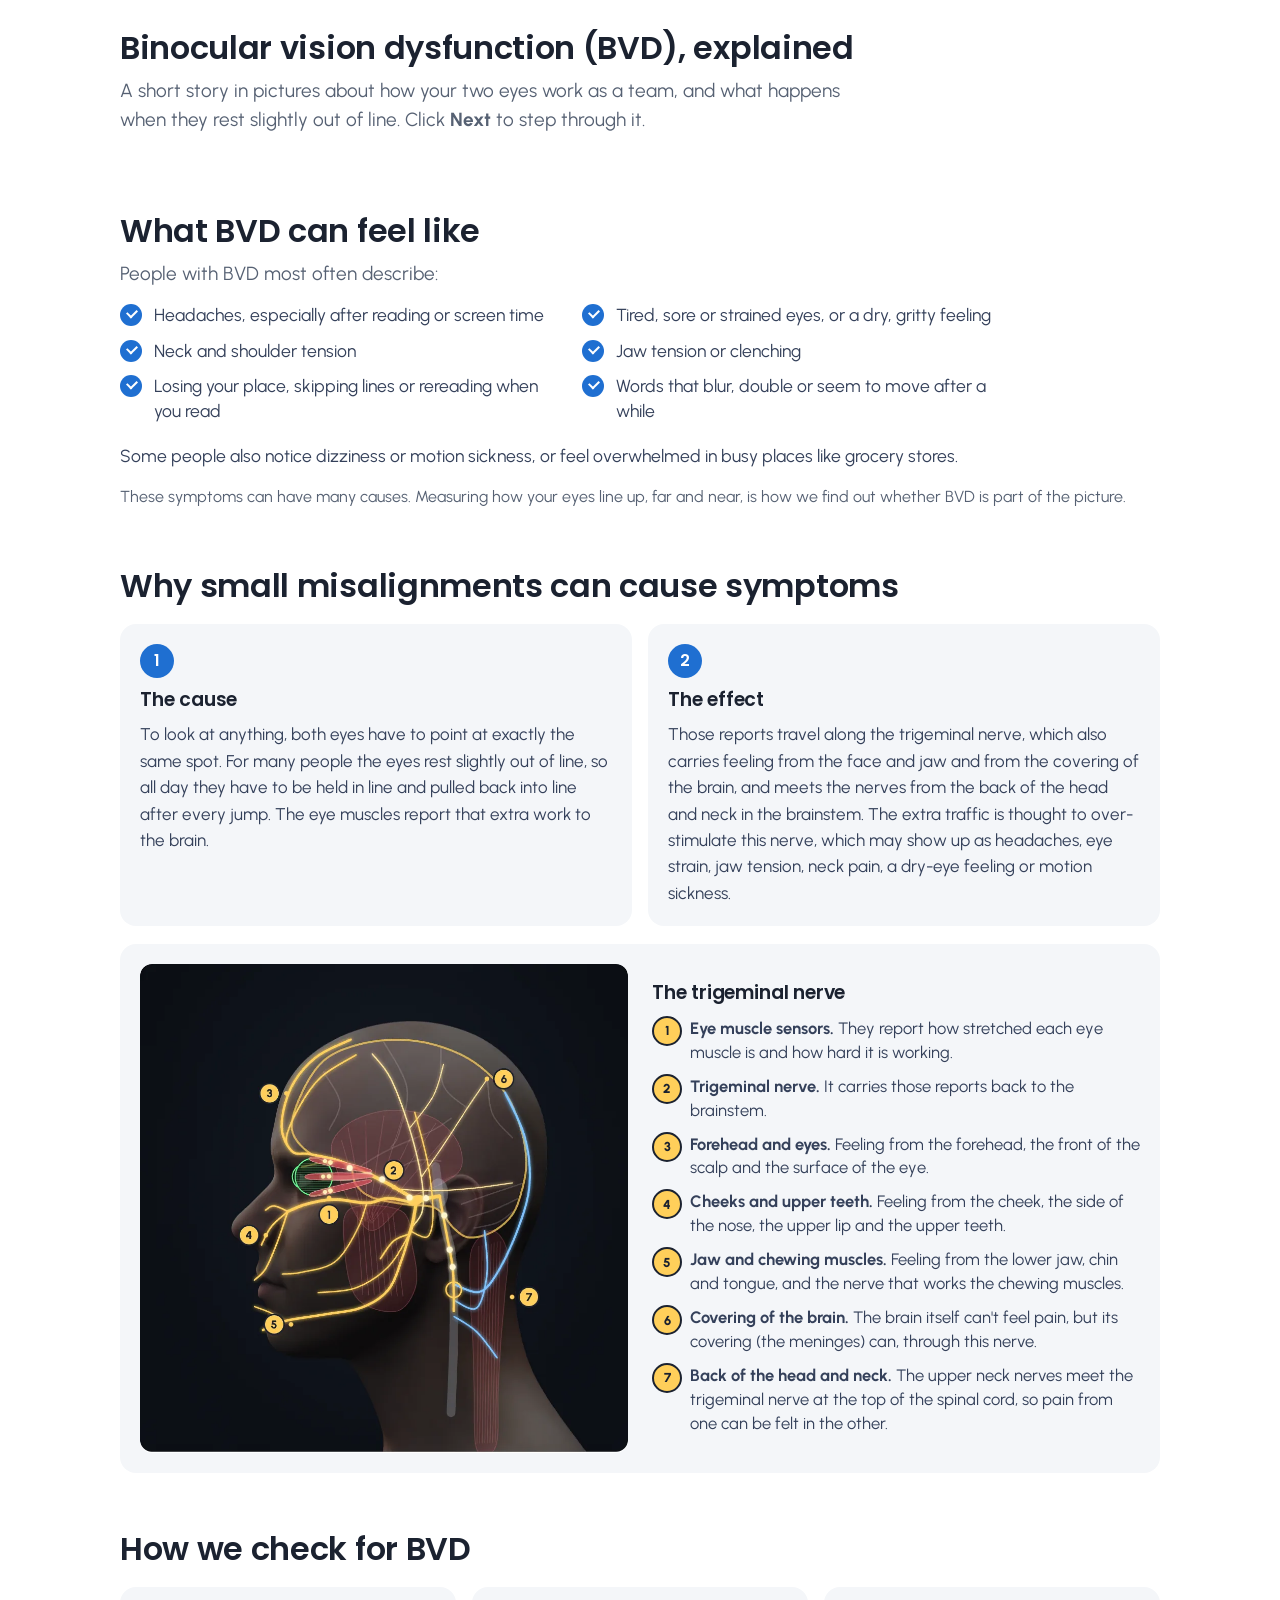
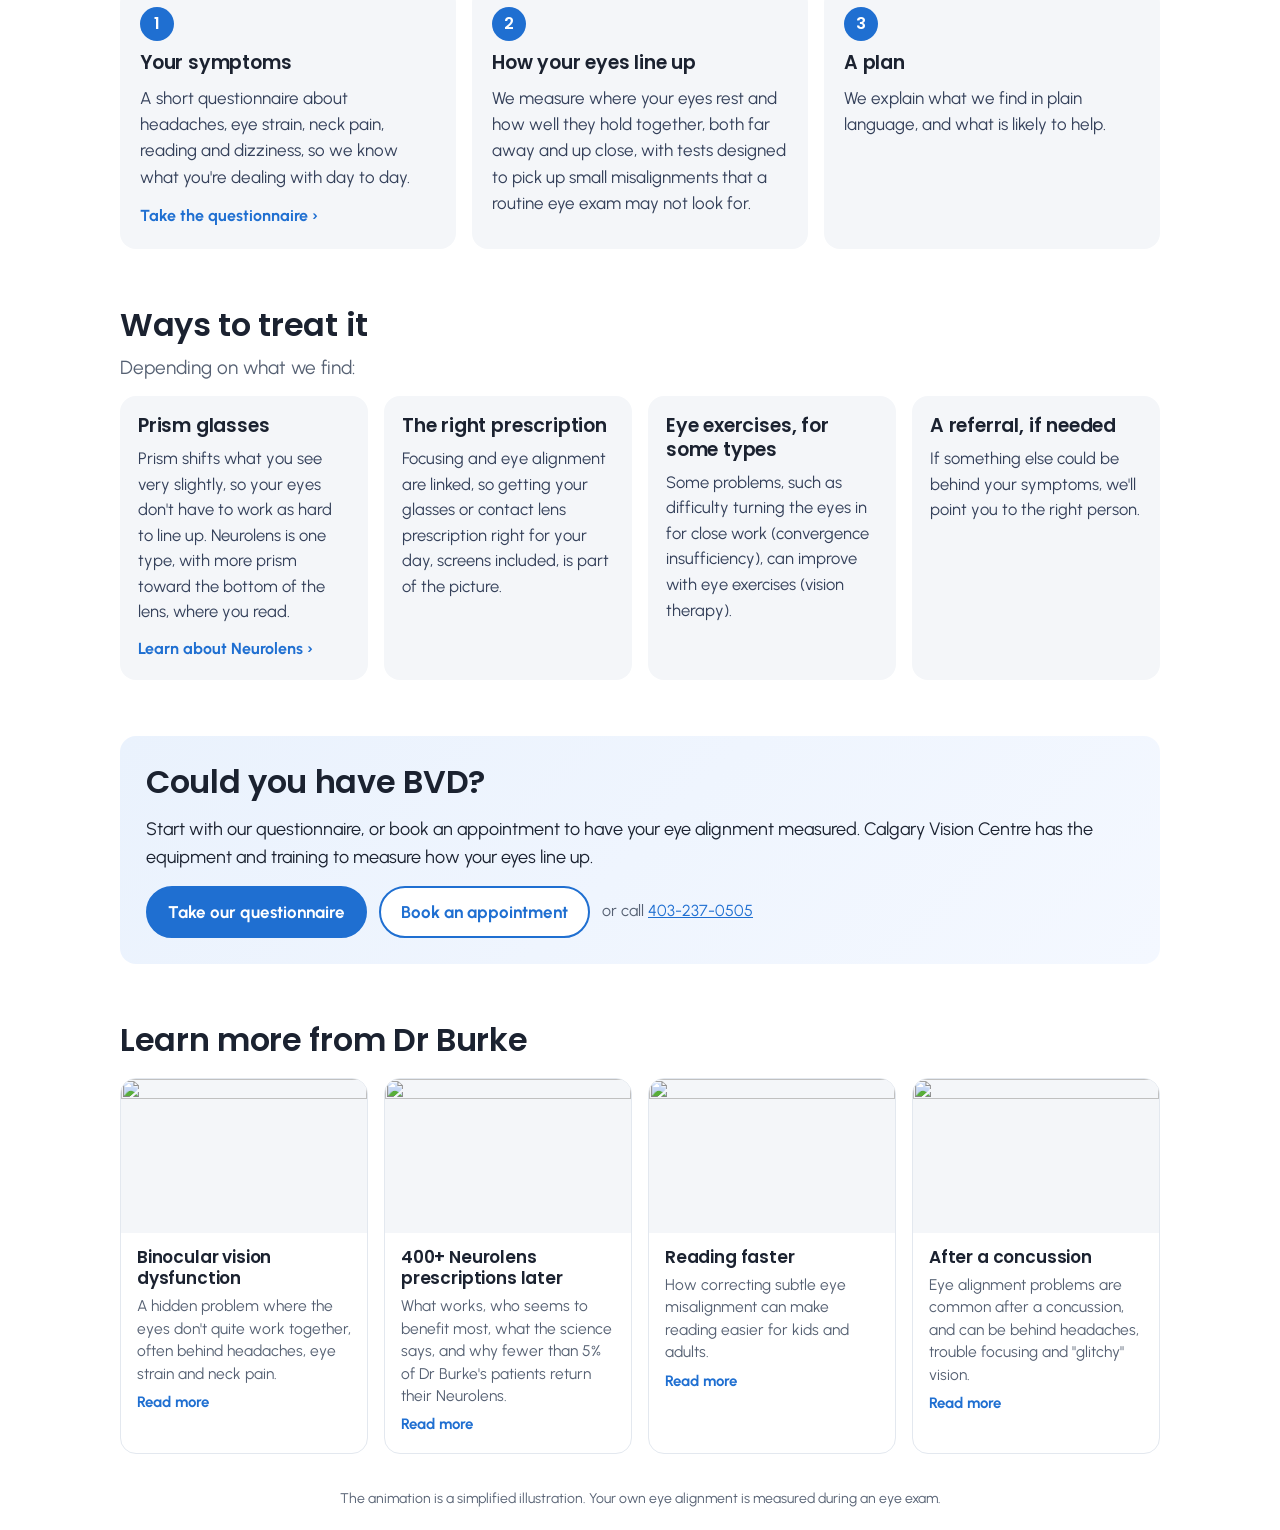
==== bvd.html @ 80547de2 "BVD page: the same story, binocular vision dysfunction first - bvd.html, an embed for a BVD page on " ====
<!doctype html>
<html lang="en">
<head>
  <meta charset="utf-8">
  <meta name="viewport" content="width=device-width, initial-scale=1, viewport-fit=cover">
  <title>Binocular Vision Dysfunction (BVD), Explained</title>
  <meta name="description" content="See how eyes that rest slightly out of line have to work to stay lined up, why that is thought to contribute to headaches, eye strain and neck pain, and how we check for binocular vision dysfunction (BVD) in Calgary. Calgary Vision Centre.">
  <meta name="author" content="Dr Robert Burke">
  <!-- Embedded on calgaryvisioncentre.com/binocular-vision-dysfunction; indexed only as part of that page -->
  <meta name="robots" content="noindex, indexifembedded">
  <link rel="icon" href="favicon.svg" type="image/svg+xml">
  <link rel="modulepreload" href="vendor/three/three.module.min.js">
  <link rel="preload" href="head_eyes_v2.glb" as="fetch" crossorigin>
  <link rel="preload" href="vendor/fonts/urbanist.woff2" as="font" type="font/woff2" crossorigin>
  <link rel="stylesheet" href="story.css">
</head>
<body data-page="bvd">
  <section aria-labelledby="see-title">
    <div class="wrap">
      <h2 id="see-title">Binocular vision dysfunction (BVD), explained</h2>
      <p class="lead">A short story in pictures about how your two eyes work as a team, and what happens when they rest slightly out of line. Click <strong>Next</strong> to step through it.</p>

      <div class="demo" id="demo"></div>
    </div>
  </section>

  <section aria-labelledby="signs-title">
    <div class="wrap">
      <h2 id="signs-title">What BVD can feel like</h2>
      <p class="lead">People with BVD most often describe:</p>
      <ul class="signs">
        <li>Headaches, especially after reading or screen time</li>
        <li>Tired, sore or strained eyes, or a dry, gritty feeling</li>
        <li>Neck and shoulder tension</li>
        <li>Jaw tension or clenching</li>
        <li>Losing your place, skipping lines or rereading when you read</li>
        <li>Words that blur, double or seem to move after a while</li>
      </ul>
      <p class="also">Some people also notice dizziness or motion sickness, or feel overwhelmed in busy places like grocery stores.</p>
      <p class="aside">These symptoms can have many causes. Measuring how your eyes line up, far and near, is how we find out whether BVD is part of the picture.</p>
    </div>
  </section>

  <section aria-labelledby="why-title">
    <div class="wrap">
      <h2 id="why-title">Why small misalignments can cause symptoms</h2>
      <div class="steps two">
        <article class="step">
          <div class="num" aria-hidden="true">1</div>
          <h3>The cause</h3>
          <p>To look at anything, both eyes have to point at exactly the same spot. For many people the eyes rest slightly out of line, so all day they have to be held in line and pulled back into line after every jump. The eye muscles report that extra work to the brain.</p>
        </article>
        <article class="step">
          <div class="num" aria-hidden="true">2</div>
          <h3>The effect</h3>
          <p>Those reports travel along the trigeminal nerve, which also carries feeling from the face and jaw and from the covering of the brain, and meets the nerves from the back of the head and neck in the brainstem. The extra traffic is thought to over-stimulate this nerve, which may show up as headaches, eye strain, jaw tension, neck pain, a dry-eye feeling or motion sickness.</p>
        </article>
      </div>
      <figure class="tri">
        <img src="img/trigeminal.webp" width="960" height="962" loading="lazy" decoding="async" alt="Side view of a head showing the trigeminal nerve running from the eye muscles back to the brainstem, with branches to the forehead, the cheek, the jaw and chewing muscles and the covering of the brain, and the upper neck nerves meeting it at the top of the spinal cord.">
        <figcaption>
          <h3>The trigeminal nerve</h3>
          <ol class="tri-key">
            <li><b>Eye muscle sensors.</b> They report how stretched each eye muscle is and how hard it is working.</li>
            <li><b>Trigeminal nerve.</b> It carries those reports back to the brainstem.</li>
            <li><b>Forehead and eyes.</b> Feeling from the forehead, the front of the scalp and the surface of the eye.</li>
            <li><b>Cheeks and upper teeth.</b> Feeling from the cheek, the side of the nose, the upper lip and the upper teeth.</li>
            <li><b>Jaw and chewing muscles.</b> Feeling from the lower jaw, chin and tongue, and the nerve that works the chewing muscles.</li>
            <li><b>Covering of the brain.</b> The brain itself can't feel pain, but its covering (the meninges) can, through this nerve.</li>
            <li><b>Back of the head and neck.</b> The upper neck nerves meet the trigeminal nerve at the top of the spinal cord, so pain from one can be felt in the other.</li>
          </ol>
        </figcaption>
      </figure>
    </div>
  </section>

  <section aria-labelledby="check-title">
    <div class="wrap">
      <h2 id="check-title">How we check for BVD</h2>
      <div class="steps">
        <article class="step">
          <div class="num" aria-hidden="true">1</div>
          <h3>Your symptoms</h3>
          <p>A short questionnaire about headaches, eye strain, neck pain, reading and dizziness, so we know what you're dealing with day to day.</p>
          <a class="more" href="/bbfi" target="_top">Take the questionnaire</a>
        </article>
        <article class="step">
          <div class="num" aria-hidden="true">2</div>
          <h3>How your eyes line up</h3>
          <p>We measure where your eyes rest and how well they hold together, both far away and up close, with tests designed to pick up small misalignments that a routine eye exam may not look for.</p>
        </article>
        <article class="step">
          <div class="num" aria-hidden="true">3</div>
          <h3>A plan</h3>
          <p>We explain what we find in plain language, and what is likely to help.</p>
        </article>
      </div>
    </div>
  </section>

  <section aria-labelledby="treat-title">
    <div class="wrap">
      <h2 id="treat-title">Ways to treat it</h2>
      <p class="lead">Depending on what we find:</p>
      <div class="options">
        <article>
          <h3>Prism glasses</h3>
          <p>Prism shifts what you see very slightly, so your eyes don't have to work as hard to line up. Neurolens is one type, with more prism toward the bottom of the lens, where you read.</p>
          <a class="more" href="/neurolens-calgary" target="_top">Learn about Neurolens</a>
        </article>
        <article>
          <h3>The right prescription</h3>
          <p>Focusing and eye alignment are linked, so getting your glasses or contact lens prescription right for your day, screens included, is part of the picture.</p>
        </article>
        <article>
          <h3>Eye exercises, for some types</h3>
          <p>Some problems, such as difficulty turning the eyes in for close work (convergence insufficiency), can improve with eye exercises (vision therapy).</p>
        </article>
        <article>
          <h3>A referral, if needed</h3>
          <p>If something else could be behind your symptoms, we'll point you to the right person.</p>
        </article>
      </div>
    </div>
  </section>

  <section aria-labelledby="cta-title">
    <div class="wrap">
      <div class="cta">
        <h2 id="cta-title">Could you have BVD?</h2>
        <p>Start with our questionnaire, or book an appointment to have your eye alignment measured. Calgary Vision Centre has the equipment and training to measure how your eyes line up.</p>
        <div class="buttons">
          <a class="btn primary" href="/bbfi" target="_top">Take our questionnaire</a>
          <a class="btn" href="https://calgaryvisioncentre.visualbook.ca/booknow" target="_top" data-conversion>Book an appointment</a>
          <span class="call">or call <a href="tel:4032370505" target="_top" data-conversion>403-237-0505</a></span>
        </div>
      </div>
    </div>
  </section>

  <section aria-labelledby="learn-title">
    <div class="wrap">
      <h2 id="learn-title">Learn more from Dr Burke</h2>
      <div class="posts">
        <a class="post" href="/blog/2025/4/5/binocular-vision-dysfunction-the-weird-reason-your-eyes-might-be-giving-you-headaches" target="_top">
          <img src="https://images.squarespace-cdn.com/content/v1/588ea900e6f2e152d3ecbe0b/1746547001753-FULPFZM3TX4XAFLAWOSI/unsplash-image-58Z17lnVS4U.jpg?format=750w" alt="" loading="lazy">
          <div><h3>Binocular vision dysfunction</h3><p>A hidden problem where the eyes don't quite work together, often behind headaches, eye strain and neck pain.</p><span class="more">Read more</span></div>
        </a>
        <a class="post" href="/blog/2026/7/9/bvd-neurolens" target="_top">
          <img src="https://images.squarespace-cdn.com/content/v1/588ea900e6f2e152d3ecbe0b/1786732739359-B65GBCI8Z2VCWRO189RY/NeurolensBVD.png?format=750w" alt="" loading="lazy">
          <div><h3>400+ Neurolens prescriptions later</h3><p>What works, who seems to benefit most, what the science says, and why fewer than 5% of Dr Burke's patients return their Neurolens.</p><span class="more">Read more</span></div>
        </a>
        <a class="post" href="/blog/2025/3/16/how-to-read-faster" target="_top">
          <img src="https://images.squarespace-cdn.com/content/v1/588ea900e6f2e152d3ecbe0b/1742237733129-M7FVATDECS05ZWFLXMHW/bookshelve2%2B%25281%2529.jpg?format=750w" alt="" loading="lazy">
          <div><h3>Reading faster</h3><p>How correcting subtle eye misalignment can make reading easier for kids and adults.</p><span class="more">Read more</span></div>
        </a>
        <a class="post" href="/blog/2025/2/13/concussion" target="_top">
          <img src="https://images.squarespace-cdn.com/content/v1/588ea900e6f2e152d3ecbe0b/1741700441784-3M9MHCT3GUWV66B3KMDF/pexels-pixabay-257881.jpg?format=750w" alt="" loading="lazy">
          <div><h3>After a concussion</h3><p>Eye alignment problems are common after a concussion, and can be behind headaches, trouble focusing and "glitchy" vision.</p><span class="more">Read more</span></div>
        </a>
      </div>
    </div>
  </section>

  <p class="note">The animation is a simplified illustration. Your own eye alignment is measured during an eye exam.</p>
  <div class="visually-hidden" id="status" role="status" aria-live="polite"></div>

  <script type="importmap">
  {
    "imports": {
      "three": "./vendor/three/three.module.min.js",
      "three/addons/": "./vendor/three/addons/"
    }
  }
  </script>
  <script type="module" src="./neurolens.js"></script>
</body>
</html>
---- story.css ----
/* Styles shared by the story pages (neurolens.html, bvd.html). Created by Dr Robert Burke */
@font-face { font-family: "Urbanist"; font-weight: 100 900; font-display: swap; src: url("vendor/fonts/urbanist.woff2") format("woff2"); }
@font-face { font-family: "Poppins"; font-weight: 500; font-display: swap; src: url("vendor/fonts/poppins-500.woff2") format("woff2"); }
@font-face { font-family: "Poppins"; font-weight: 600; font-display: swap; src: url("vendor/fonts/poppins-600.woff2") format("woff2"); }
@font-face { font-family: "Poppins"; font-weight: 700; font-display: swap; src: url("vendor/fonts/poppins-700.woff2") format("woff2"); }
:root {
  --bg: #ffffff;
  --ink: #1b2230;
  --muted: #566173;
  --line: #e3e8ef;
  --soft: #f4f6f9;
  --accent: #1f6fd1;
  --accent-dark: #17549f;
  --stage: #10141c;
  --od: #ff5a68;
  --os: #2bd4a8;
  --xray: #5cff8a;      /* classic X-ray screen green */
  --radius: 16px;
  --body: "Urbanist", system-ui, -apple-system, "Segoe UI", Roboto, Arial, sans-serif;
  --head: "Poppins", system-ui, -apple-system, "Segoe UI", Roboto, Arial, sans-serif;
  color-scheme: light;
}
* { box-sizing: border-box; }
html { -webkit-text-size-adjust: 100%; touch-action: manipulation; } /* no double-tap zoom (taps on Next etc.); pinch zoom still works */
body { margin: 0; background: var(--bg); color: var(--ink); font: 18px/1.55 var(--body); }
h2, h3 { font-family: var(--head); line-height: 1.25; margin: 0; letter-spacing: -.01em; }
h2 { font-size: clamp(24px, 3.2vw, 32px); font-weight: 600; }
h3 { font-size: 19px; font-weight: 600; }
p { margin: 0; }
a { color: var(--accent); }
button { font: inherit; color: inherit; }
:focus-visible { outline: 3px solid var(--accent); outline-offset: 2px; }
.visually-hidden { position: absolute !important; width: 1px; height: 1px; overflow: hidden; clip: rect(0 0 0 0); white-space: nowrap; }

.wrap { max-width: 1080px; margin: 0 auto; padding: 0 20px; }
section { padding: 28px 0; }
.lead { color: var(--muted); font-size: 19px; margin-top: 8px; max-width: 760px; }

/* ── Demo ─────────────────────────────────────── */
.demo { margin-top: 20px; display: grid; gap: 14px; }
.stage { position: relative; aspect-ratio: 16 / 10; max-height: 560px; width: 100%; border-radius: var(--radius); background: radial-gradient(ellipse at 50% 38%, #222a38 0%, var(--stage) 72%); overflow: hidden; user-select: none; -webkit-user-select: none; }
.stage canvas { position: absolute; inset: 0; width: 100%; height: 100%; display: block; }
.loader { position: absolute; inset: 0; display: grid; place-items: center; color: #b9c2d3; text-align: center; padding: 20px; }
.loader[hidden], .target[hidden], .ring[hidden], .card[hidden], .paddle[hidden] { display: none; }
.credit { position: absolute; right: 12px; bottom: 12px; z-index: 6; background: rgba(16, 20, 28, .78); color: #e9edf4; border-radius: 8px; padding: 4px 10px; font-size: 13px; font-weight: 600; text-decoration: none; }

.target { position: absolute; width: 14px; height: 14px; margin: -7px 0 0 -7px; border-radius: 50%; background: #fff5df; box-shadow: 0 0 0 2px rgba(0,0,0,.5), 0 0 12px rgba(255, 240, 200, .9); pointer-events: none; }
.ring { position: absolute; width: 22px; height: 22px; margin: -11px 0 0 -11px; border-radius: 50%; border: 3px solid; pointer-events: none; z-index: 5; transition: opacity .2s; }
.ring.od { border-color: var(--od); }
.ring.os { border-color: var(--os); width: 14px; height: 14px; margin: -7px 0 0 -7px; }

/* A clear plastic reading card between the patient and us: we read it from behind */
.card { position: absolute; z-index: 4; border-radius: 12px; border: 1.5px solid rgba(255, 255, 255, .75); background: linear-gradient(125deg, rgba(255,255,255,.30) 0%, rgba(255,255,255,.12) 38%, rgba(255,255,255,.08) 60%, rgba(255,255,255,.2) 100%); box-shadow: 0 8px 24px rgba(0, 0, 0, .35), inset 0 1px 0 rgba(255,255,255,.7); pointer-events: none; }
.card-text { transform: scaleX(-1); font-family: Georgia, "Times New Roman", serif; color: rgba(18, 22, 30, .92); text-shadow: 0 0 3px rgba(255, 255, 255, .6); line-height: 1.5; }
.card-text span { border-radius: 4px; padding: 0 1px; transition: background-color .15s; }
.card-text span.cur { background: rgba(255, 210, 90, .95); text-shadow: none; }
.tag { position: absolute; left: 50%; transform: translate(-50%, -100%); top: -6px; white-space: nowrap; text-align: center; background: rgba(255,255,255,.92); color: var(--ink); font: 600 12.5px/1.2 var(--body); padding: 4px 10px; border-radius: 99px; box-shadow: 0 2px 8px rgba(0,0,0,.25); }

.tag.wrap { white-space: normal; width: max-content; max-width: 210px; }

/* The cover paddle: solid, with an X-ray window that opens to peek behind it */
.paddle { position: absolute; z-index: 5; cursor: grab; touch-action: none; transition: left .7s cubic-bezier(.4, 0, .2, 1), top .7s cubic-bezier(.4, 0, .2, 1); }
.paddle.dragging { cursor: grabbing; transition: none; }
.paddle svg { display: block; width: 100%; height: 100%; overflow: visible; filter: drop-shadow(0 6px 12px rgba(0,0,0,.45)); }
.paddle .head, .paddle .stick { fill: url(#paddle-solid); stroke: #0b0d11; stroke-width: 1.5; }
#peek-label { font: 800 6.5px var(--body); letter-spacing: .18em; fill: var(--xray); opacity: 0; }
.paddle.peeking #peek-label { opacity: 1; }
.paddle:focus-visible { outline: none; }
.paddle:focus-visible .head { stroke: #fff; stroke-width: 3; }
.callout { position: absolute; z-index: 7; transform: translate(-50%, calc(-100% - 10px)); background: #ffd25a; color: #1b2230; font: 700 14px/1.2 var(--body); padding: 7px 12px; border-radius: 99px; box-shadow: 0 4px 12px rgba(0,0,0,.35); white-space: nowrap; pointer-events: none; animation: bob 1.6s ease-in-out infinite; }
.callout::after { content: ""; position: absolute; left: 50%; bottom: -6px; margin-left: -6px; border: 6px solid transparent; border-bottom: 0; border-top-color: #ffd25a; }
.callout[hidden], .input-chip[hidden], .ring-label[hidden] { display: none; }
@keyframes bob { 50% { margin-top: -4px; } }
.ring-label { position: absolute; z-index: 5; font: 700 12.5px var(--body); pointer-events: none; padding: 2px 8px; border-radius: 999px; background: rgba(12, 18, 28, .78); }
.ring-label.od { color: var(--od); transform: translate(calc(-100% - 8px), 0); }
.ring-label.os { color: var(--os); transform: translate(8px, 0); }
.target.dim { opacity: .35; }
.input-chip { position: absolute; left: 12px; bottom: 12px; z-index: 6; display: flex; align-items: center; gap: 8px; background: rgba(16, 20, 28, .82); color: #e9edf4; border-radius: 99px; padding: 5px 12px 5px 8px; font: 700 13px var(--body); }
.input-chip i { width: 12px; height: 12px; border-radius: 50%; background: #2bd47a; box-shadow: 0 0 8px #2bd47a; }
.input-chip.off i { background: #59606e; box-shadow: none; }
.input-chip.off { color: #aab3c2; }

/* The story, written across the forehead */
.story { position: absolute; z-index: 8; top: 0; left: 0; right: 0; padding: 16px 24px 40px; text-align: center; color: #fff; font: 600 clamp(17px, 2.1vw, 25px)/1.38 var(--head); text-shadow: 0 2px 8px rgba(0, 0, 0, .7); background: linear-gradient(rgba(8, 11, 16, .88), rgba(8, 11, 16, .66) 66%, rgba(8, 11, 16, 0)); }
.story p { max-width: 880px; margin: 0 auto; }
.story-nav { display: flex; justify-content: center; align-items: center; gap: 14px; margin-top: 10px; text-shadow: none; font-family: var(--body); }
.story-nav button { border-radius: 99px; cursor: pointer; font: 700 16px/1 var(--body); padding: 10px 18px; }
.story-nav .next { background: #fff; color: var(--ink); border: 2px solid #fff; padding: 10px 22px; }
.story-nav .next:hover { background: #ffd25a; border-color: #ffd25a; }
.story-nav .back { background: transparent; color: #fff; border: 2px solid rgba(255, 255, 255, .45); }
.story-nav .back:disabled { opacity: .3; cursor: default; }
.story-nav .progress { color: rgba(255, 255, 255, .7); font-weight: 700; font-size: 14px; min-width: 3.5em; }
.story-nav .next.ready { animation: ready 1.4s ease-in-out infinite; }
@keyframes ready { 50% { box-shadow: 0 0 0 7px rgba(255, 255, 255, .28); } }
/* Inside the head on a wide stage: the story sits in a column beside the profile */
.stage.inside-wide .story { right: auto; bottom: 0; width: clamp(270px, 40%, 440px); display: flex; flex-direction: column; justify-content: center; padding: 24px 40px 24px 28px; text-align: left; font-size: clamp(16px, 1.65vw, 21px); background: linear-gradient(90deg, rgba(8, 11, 16, .92), rgba(8, 11, 16, .8) 75%, rgba(8, 11, 16, 0)); }
.stage.inside-wide .story p { margin: 0; }
.stage.inside-wide .story-nav { justify-content: flex-start; margin-top: 16px; }
.stage.inside-wide .nv-meter, .stage.inside-wide .nv-clock { left: 28px; bottom: 24px; }
.nav { display: flex; flex-wrap: wrap; gap: 10px 14px; align-items: center; }
.nav:empty { display: none; }

/* A white ball on a vertical stick: the fixation target, which pulls back toward the viewer */
.fixstick { position: absolute; inset: 0; width: 100%; height: 100%; z-index: 3; pointer-events: none; overflow: visible; filter: drop-shadow(0 6px 8px rgba(0, 0, 0, .45)); }
.fixstick[hidden], .xray[hidden], .stick-tag[hidden] { display: none; }
.stick-tag { z-index: 6; }
/* Sleeping: an X-ray band across the closed eyelids */
.xray { position: absolute; z-index: 4; left: 0; right: 0; border-top: 2px solid rgba(92, 255, 138, .8); border-bottom: 2px solid rgba(92, 255, 138, .8); background: repeating-linear-gradient(rgba(92, 255, 138, .16) 0 1px, transparent 1px 4px); pointer-events: none; transition: opacity .5s; }
.xray span { position: absolute; left: 50%; bottom: -2px; transform: translate(-50%, 100%); background: var(--xray); color: #06240f; font: 800 12px var(--body); letter-spacing: .06em; padding: 4px 10px; border-radius: 0 0 8px 8px; white-space: nowrap; }
/* Inside the head, in profile: the trigeminal nerve */
.veil { position: absolute; inset: 0; z-index: 2; background: radial-gradient(ellipse at 50% 60%, rgba(8, 11, 16, .42), rgba(8, 11, 16, .62)); pointer-events: none; }
.veil.deep { background: rgba(8, 11, 16, .9); }
.veil[hidden], .nerves[hidden], .nv-labels[hidden], .nv-clock[hidden] { display: none; }
.nerves { position: absolute; inset: 0; width: 100%; height: 100%; z-index: 3; pointer-events: none; overflow: visible; }
.nv-labels { position: absolute; inset: 0; z-index: 6; pointer-events: none; }
.nv-label { position: absolute; white-space: nowrap; background: rgba(12, 18, 28, .86); color: #f1f4f9; font: 700 13px/1.2 var(--body); padding: 4px 10px; border-radius: 99px; border: 1px solid rgba(255, 207, 90, .45); transition: opacity .3s; }
.nv-label.hot { background: #ffcf5a; color: #1b2230; border-color: #ffcf5a; }
.nv-label.sym { background: #ff6a4d; color: #fff; border-color: #ff6a4d; }
.nv-label.extra { background: #ffa630; color: #1b2230; border-color: #ffa630; }
.nv-label.num { width: 28px; height: 28px; padding: 0; display: grid; place-items: center; border-radius: 50%; background: #ffcf5a; color: #1b2230; border: 2px solid #1b2230; font: 800 15px var(--body); }
.nv-dot { position: absolute; width: 6px; height: 6px; margin: -3px 0 0 -3px; border-radius: 50%; background: #ffcf5a; transition: opacity .3s; }
.nv-dot.sym { background: #ff6a4d; }
.nv-clock { position: absolute; left: 12px; bottom: 12px; z-index: 9; background: rgba(16, 20, 28, .86); color: #e9edf4; border-radius: 99px; padding: 6px 14px; font: 600 14px var(--body); font-variant-numeric: tabular-nums; }
.nv-clock b { color: #ffcf5a; }
.nv-meter { position: absolute; left: 12px; bottom: 12px; z-index: 9; width: 210px; background: rgba(16, 20, 28, .86); color: #e9edf4; border-radius: 12px; padding: 8px 12px 10px; font: 700 13px var(--body); }
.nv-meter[hidden] { display: none; }
.nv-meter i { display: flex; height: 8px; margin-top: 6px; border-radius: 99px; background: rgba(255, 255, 255, .14); overflow: hidden; }
.nv-meter b { display: block; height: 100%; width: 0; transition: background-color .4s; }
.nv-meter b.n, .nv-meter em.n { background: #f1f4f9; }
.nv-meter b.x, .nv-meter em.x { background: #ffa630; }
.nv-meter small { display: flex; align-items: center; gap: 5px; margin-top: 6px; font: 600 11.5px var(--body); color: rgba(233, 237, 244, .75); }
.nv-meter em { display: inline-block; width: 8px; height: 8px; border-radius: 2px; }
.nv-meter em.x { margin-left: 6px; }
/* The visitor's own cover test */
.selfdot { position: absolute; z-index: 5; transform: translate(-50%, -50%); display: grid; justify-items: center; gap: 14px; pointer-events: none; }
.selfdot[hidden] { display: none; }
.selfdot i { width: 22px; height: 22px; border-radius: 50%; background: #ff3b3b; box-shadow: 0 0 0 3px #fff, 0 0 18px 4px rgba(255, 59, 59, .55); }
.selfdot span { color: rgba(255, 255, 255, .8); font: 600 14px var(--body); white-space: nowrap; }
.speed { display: inline-flex; border: 2px solid var(--line); border-radius: 99px; overflow: hidden; }
.speed[hidden] { display: none; }
.speed button { border: 0; background: #fff; padding: 9px 16px; font-weight: 700; font-size: 16px; cursor: pointer; color: var(--muted); }
.speed button + button { border-left: 2px solid var(--line); }
.speed button[aria-pressed="true"] { background: var(--ink); color: #fff; }
.btn { display: inline-flex; align-items: center; gap: 8px; border-radius: 99px; padding: 11px 20px; font-weight: 700; font-size: 17px; cursor: pointer; text-decoration: none; border: 2px solid var(--accent); background: #fff; color: var(--accent); }
.btn:hover { background: #f0f6ff; }
.btn.primary { background: var(--accent); color: #fff; }
.btn.primary:hover { background: var(--accent-dark); border-color: var(--accent-dark); }
.linkish { background: none; border: 0; padding: 4px 0; color: var(--accent); text-decoration: underline; cursor: pointer; font-size: 16px; margin-left: auto; }
.legend { color: var(--muted); font-size: 15px; }
.legend i { display: inline-block; width: 12px; height: 12px; border-radius: 50%; border: 3px solid; vertical-align: -1px; margin: 0 4px 0 2px; }

/* ── Explanations ─────────────────────────────── */
.steps { display: grid; grid-template-columns: repeat(3, 1fr); gap: 16px; margin-top: 18px; }
.step { background: var(--soft); border-radius: var(--radius); padding: 20px; display: flex; flex-direction: column; gap: 10px; }
.step .num { width: 34px; height: 34px; border-radius: 50%; background: var(--accent); color: #fff; display: grid; place-items: center; font: 600 16px var(--head); }
.step p { color: #34405a; font-size: 17px; }
.tri { margin: 18px 0 0; display: grid; grid-template-columns: minmax(0, 1fr) minmax(0, 1fr); gap: 24px; align-items: center; background: var(--soft); border-radius: var(--radius); padding: 20px; }
.tri img { display: block; width: 100%; height: auto; border-radius: 12px; background: var(--stage); }
.tri-key { margin: 12px 0 0; padding: 0; list-style: none; counter-reset: key; display: grid; gap: 10px; }
.tri-key li { counter-increment: key; position: relative; padding-left: 38px; color: #34405a; font-size: 16.5px; line-height: 1.45; }
.tri-key li::before { content: counter(key); position: absolute; left: 0; top: -1px; width: 26px; height: 26px; border-radius: 50%; background: #ffcf5a; color: #1b2230; border: 2px solid #1b2230; display: grid; place-items: center; font: 800 13px/1 var(--body); }
.aside { margin-top: 16px; color: var(--muted); font-size: 16px; }
.steps.two { grid-template-columns: repeat(2, 1fr); }
.step a.more, .options a.more { margin-top: auto; padding-top: 4px; font-weight: 700; font-size: 16px; text-decoration: none; }
.step a.more::after, .options a.more::after { content: " ›"; }

/* What BVD can feel like: a checklist */
.signs { list-style: none; margin: 14px 0 18px; padding: 0; display: grid; grid-template-columns: repeat(2, minmax(0, 1fr)); gap: 10px 24px; max-width: 900px; }
.signs li { position: relative; padding-left: 34px; color: #34405a; font-size: 17.5px; line-height: 1.45; }
.signs li::before { content: ""; position: absolute; left: 0; top: 2px; width: 22px; height: 22px; border-radius: 50%; background: var(--accent); }
.signs li::after { content: ""; position: absolute; left: 7px; top: 7px; width: 8px; height: 5px; border-left: 2.5px solid #fff; border-bottom: 2.5px solid #fff; transform: rotate(-45deg); }

.also { color: #34405a; font-size: 17.5px; max-width: 900px; }

/* Ways to treat it */
.options { display: grid; grid-template-columns: repeat(4, minmax(0, 1fr)); gap: 16px; margin-top: 14px; }
.options article { display: flex; flex-direction: column; gap: 8px; background: var(--soft); border-radius: var(--radius); padding: 18px; }
.options p { color: #34405a; font-size: 16.5px; }

/* A neurologist's view: click to play */
.video { position: relative; margin-top: 18px; max-width: 760px; aspect-ratio: 16 / 9; border-radius: var(--radius); overflow: hidden; background: radial-gradient(ellipse at 50% 40%, #222a38 0%, var(--stage) 75%); }
.video-start { position: absolute; inset: 0; width: 100%; height: 100%; padding: 0; border: 0; background: none; color: #fff; cursor: pointer; }
.video-start img { position: absolute; inset: 0; width: 100%; height: 100%; object-fit: cover; }
.video-icon { position: absolute; left: 50%; top: 50%; width: 76px; height: 76px; margin: -38px 0 0 -38px; border-radius: 50%; background: rgba(255, 255, 255, .94); box-shadow: 0 6px 20px rgba(0, 0, 0, .35); transition: background-color .15s, transform .15s; }
.video-icon::after { content: ""; position: absolute; left: 30px; top: 23px; border-left: 24px solid var(--ink); border-top: 15px solid transparent; border-bottom: 15px solid transparent; }
.video-start:hover .video-icon, .video-start:focus-visible .video-icon { background: #ffd25a; transform: scale(1.06); }
.video-title, .video-time { position: absolute; bottom: 14px; background: rgba(12, 18, 28, .82); border-radius: 99px; padding: 5px 12px; font: 600 15px var(--body); }
.video-title { left: 14px; }
.video-time { right: 14px; font-variant-numeric: tabular-nums; }
.video video { display: block; width: 100%; height: 100%; background: #000; }
.video-msg { position: absolute; inset: 0; display: grid; place-items: center; padding: 20px; color: #e9edf4; text-align: center; }
.cta { background: linear-gradient(135deg, #eaf2fd, #f4f8ff); border-radius: var(--radius); padding: 26px; display: grid; gap: 14px; }
.cta .buttons { display: flex; flex-wrap: wrap; gap: 12px; align-items: center; }
.cta .call { color: var(--muted); font-size: 16px; }

.posts { display: grid; grid-template-columns: repeat(4, 1fr); gap: 16px; margin-top: 18px; }
.post { display: flex; flex-direction: column; text-decoration: none; color: inherit; background: #fff; border: 1px solid var(--line); border-radius: var(--radius); overflow: hidden; transition: box-shadow .15s, transform .15s; }
.post:hover { box-shadow: 0 8px 22px rgba(20, 30, 50, .12); transform: translateY(-2px); }
.post img { width: 100%; aspect-ratio: 16 / 10; object-fit: cover; display: block; background: var(--soft); }
.post div { padding: 14px 16px 16px; display: flex; flex-direction: column; gap: 6px; }
.post h3 { font-size: 17px; }
.post p { color: var(--muted); font-size: 15.5px; line-height: 1.45; }
.post .more { color: var(--accent); font-weight: 700; font-size: 15px; margin-top: auto; }

.note { color: var(--muted); font-size: 14px; text-align: center; padding: 6px 0 20px; }

@media (max-width: 900px) {
  .steps, .steps.two, .tri { grid-template-columns: 1fr; }
  .options { grid-template-columns: repeat(2, minmax(0, 1fr)); }
  .posts { grid-template-columns: 1fr 1fr; }
}
@media (max-width: 560px) {
  body { font-size: 17px; }
  .wrap { padding: 0 14px; }
  section { padding: 20px 0; }
  .stage { aspect-ratio: 4 / 5; max-height: none; }
  .story { font-size: 14.5px; padding: 10px 12px 26px; }
  .story.long { font-size: 13.5px; line-height: 1.32; }
  .story-nav { margin-top: 8px; gap: 10px; }
  .story-nav button { font-size: 14.5px; padding: 8px 14px; }
  .callout { font-size: 13px; }
  .linkish { margin-left: 0; }
  .posts { grid-template-columns: 1fr; }
  .signs, .options { grid-template-columns: 1fr; }
  .credit { font-size: 12px; }
  .video-icon { width: 60px; height: 60px; margin: -30px 0 0 -30px; }
  .video-icon::after { left: 24px; top: 18px; border-left-width: 19px; border-top-width: 12px; border-bottom-width: 12px; }
  .video-title, .video-time { font-size: 13px; bottom: 10px; }
  .video-title { left: 10px; }
  .video-time { right: 10px; }
  .nv-label { font-size: 11.5px; padding: 3px 8px; }
  .nv-clock { font-size: 12px; left: 8px; bottom: 42px; padding: 5px 10px; }
  .nv-meter { left: 8px; bottom: 8px; width: 160px; font-size: 12px; padding: 6px 10px 8px; }
}
@media (prefers-reduced-motion: reduce) { .paddle, .post, .card-text span, .xray { transition: none; } .callout, .story-nav .next.ready { animation: none; } }
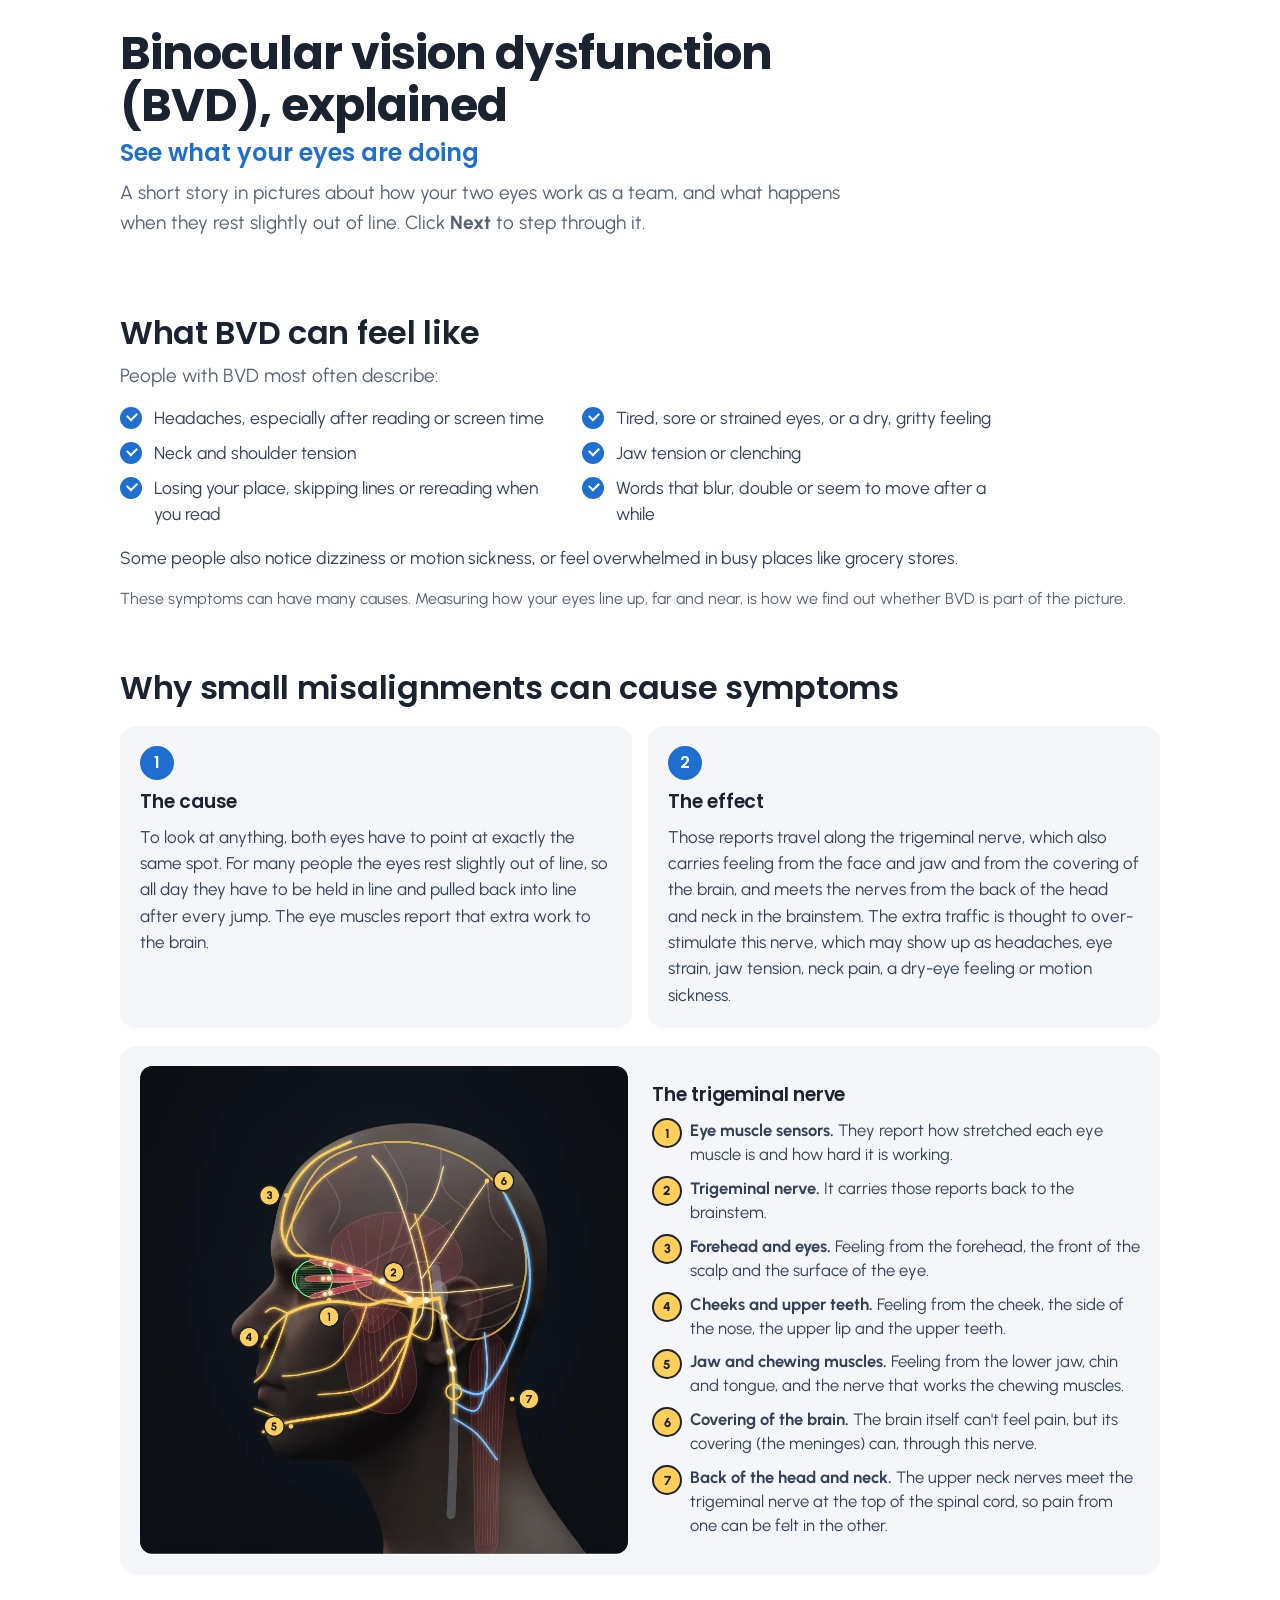
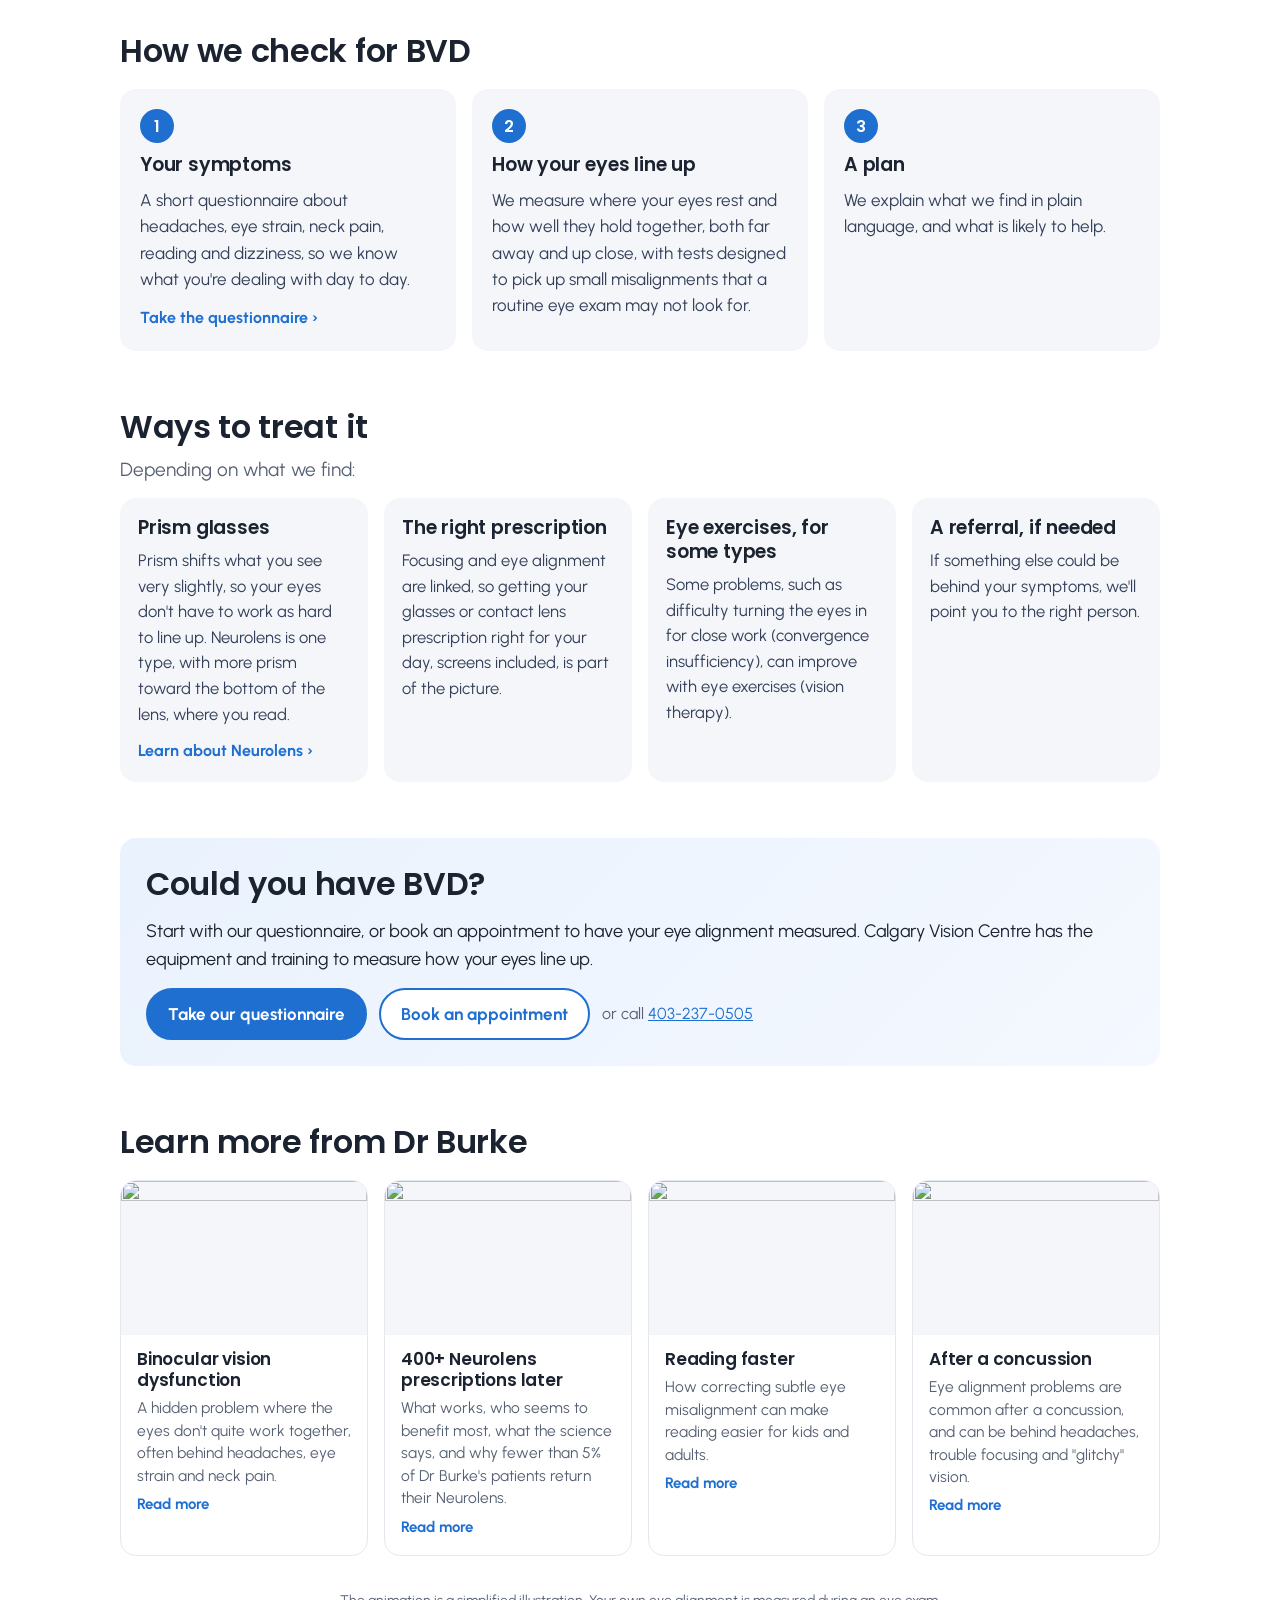
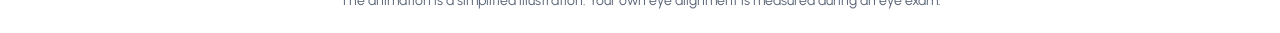
==== commit d4255042: "Embeds: a title at the top, with 'See what your eyes are doing' as its subtitle - Neurolens page: Ho" ====
--- a/bvd.html
+++ b/bvd.html
@@ -17,7 +17,8 @@
 <body data-page="bvd">
   <section aria-labelledby="see-title">
     <div class="wrap">
-      <h2 id="see-title">Binocular vision dysfunction (BVD), explained</h2>
+      <h1 class="title" id="see-title">Binocular vision dysfunction (BVD), explained</h1>
+      <p class="subtitle">See what your eyes are doing</p>
       <p class="lead">A short story in pictures about how your two eyes work as a team, and what happens when they rest slightly out of line. Click <strong>Next</strong> to step through it.</p>
 
       <div class="demo" id="demo"></div>
--- a/story.css
+++ b/story.css
@@ -35,6 +35,10 @@
 .wrap { max-width: 1080px; margin: 0 auto; padding: 0 20px; }
 section { padding: 28px 0; }
 .lead { color: var(--muted); font-size: 19px; margin-top: 8px; max-width: 760px; }
+/* The page title at the top of each embed, with its subtitle */
+.title { margin: 0; font: 700 clamp(30px, 4.6vw, 46px)/1.12 var(--head); letter-spacing: -.02em; text-wrap: balance; }
+.subtitle { margin-top: 6px; font: 600 clamp(19px, 2.3vw, 24px)/1.3 var(--head); color: var(--accent); }
+.subtitle + .lead { margin-top: 10px; }
 
 /* ── Demo ─────────────────────────────────────── */
 .demo { margin-top: 20px; display: grid; gap: 14px; }
@@ -111,7 +115,7 @@
 .veil { position: absolute; inset: 0; z-index: 2; background: radial-gradient(ellipse at 50% 60%, rgba(8, 11, 16, .42), rgba(8, 11, 16, .62)); pointer-events: none; }
 .veil.deep { background: rgba(8, 11, 16, .9); }
 .veil[hidden], .nerves[hidden], .nv-labels[hidden], .nv-clock[hidden] { display: none; }
-.nerves { position: absolute; inset: 0; width: 100%; height: 100%; z-index: 3; pointer-events: none; overflow: visible; }
+.nerves { position: absolute; inset: 0; width: 100%; height: 100%; z-index: 3; pointer-events: none; overflow: visible; will-change: transform; } /* own layers: the still nerves aren't redrawn as the signals move */
 .nv-labels { position: absolute; inset: 0; z-index: 6; pointer-events: none; }
 .nv-label { position: absolute; white-space: nowrap; background: rgba(12, 18, 28, .86); color: #f1f4f9; font: 700 13px/1.2 var(--body); padding: 4px 10px; border-radius: 99px; border: 1px solid rgba(255, 207, 90, .45); transition: opacity .3s; }
 .nv-label.hot { background: #ffcf5a; color: #1b2230; border-color: #ffcf5a; }
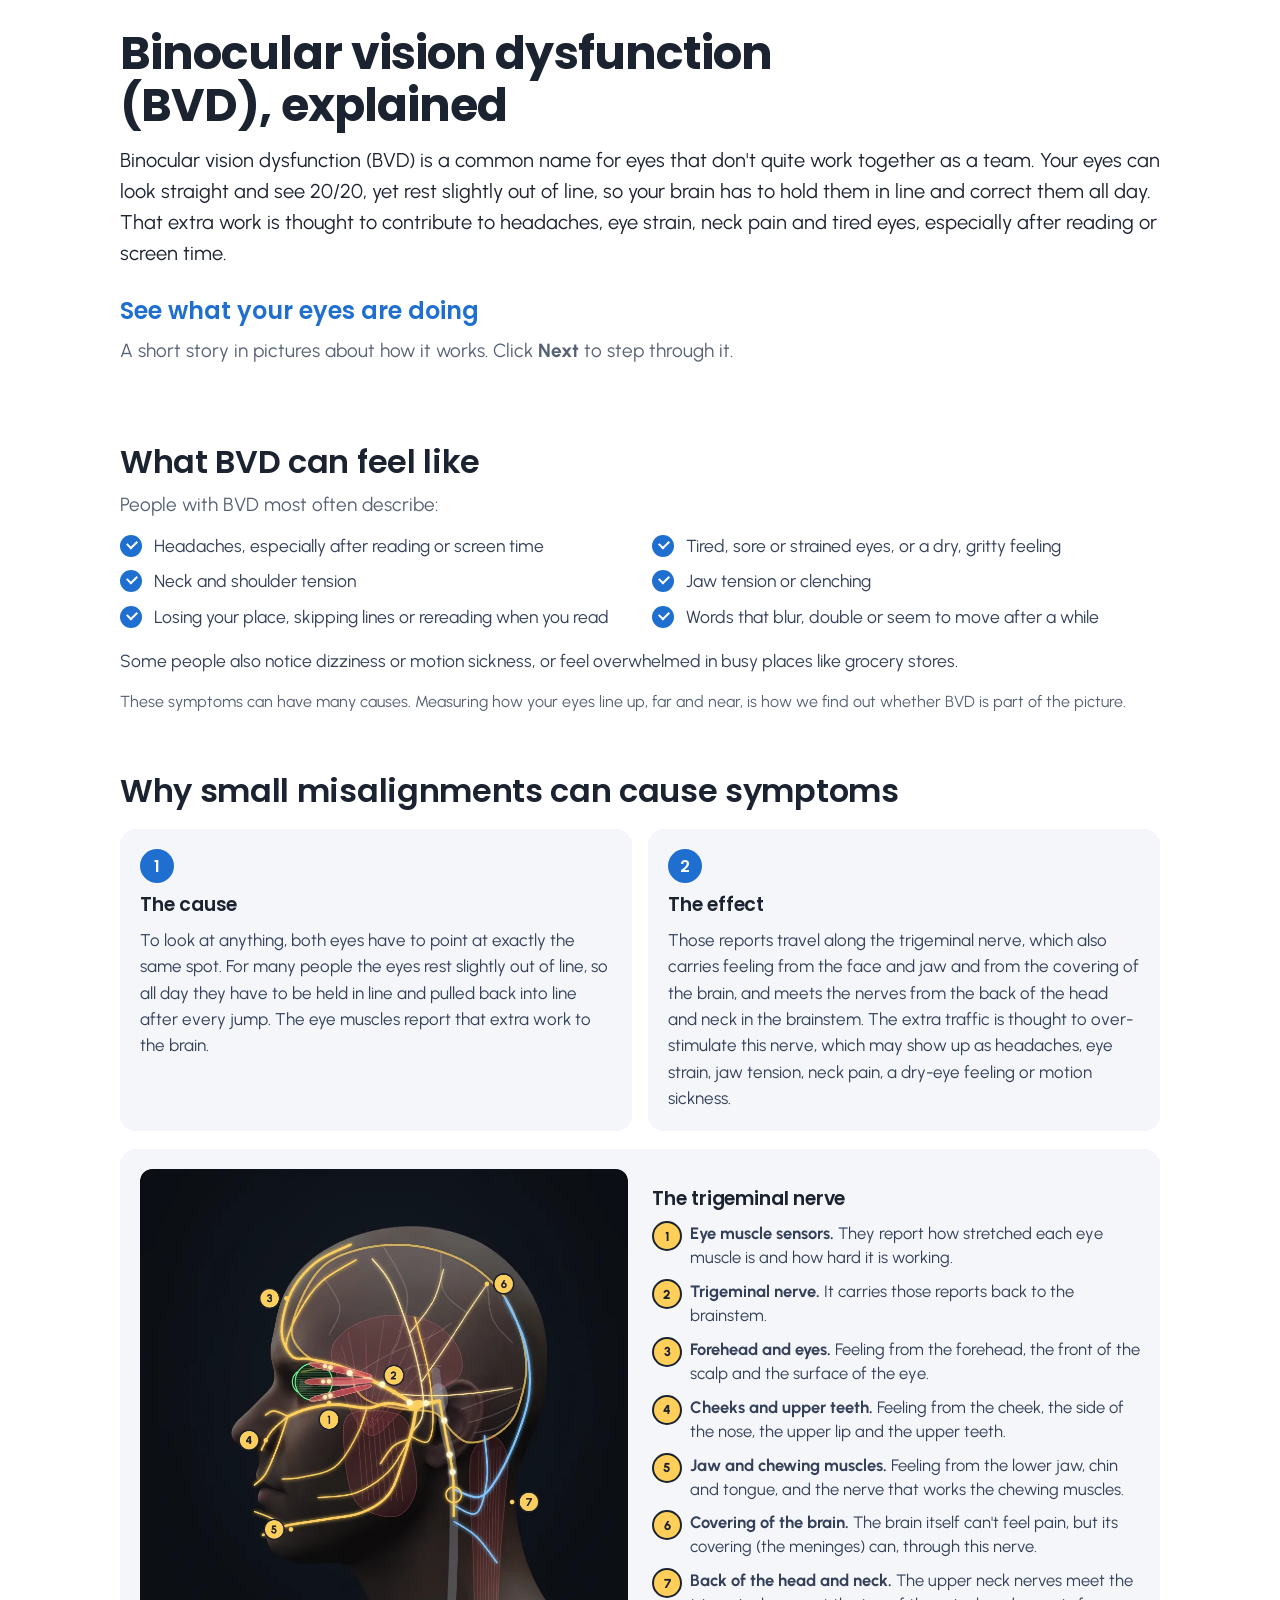
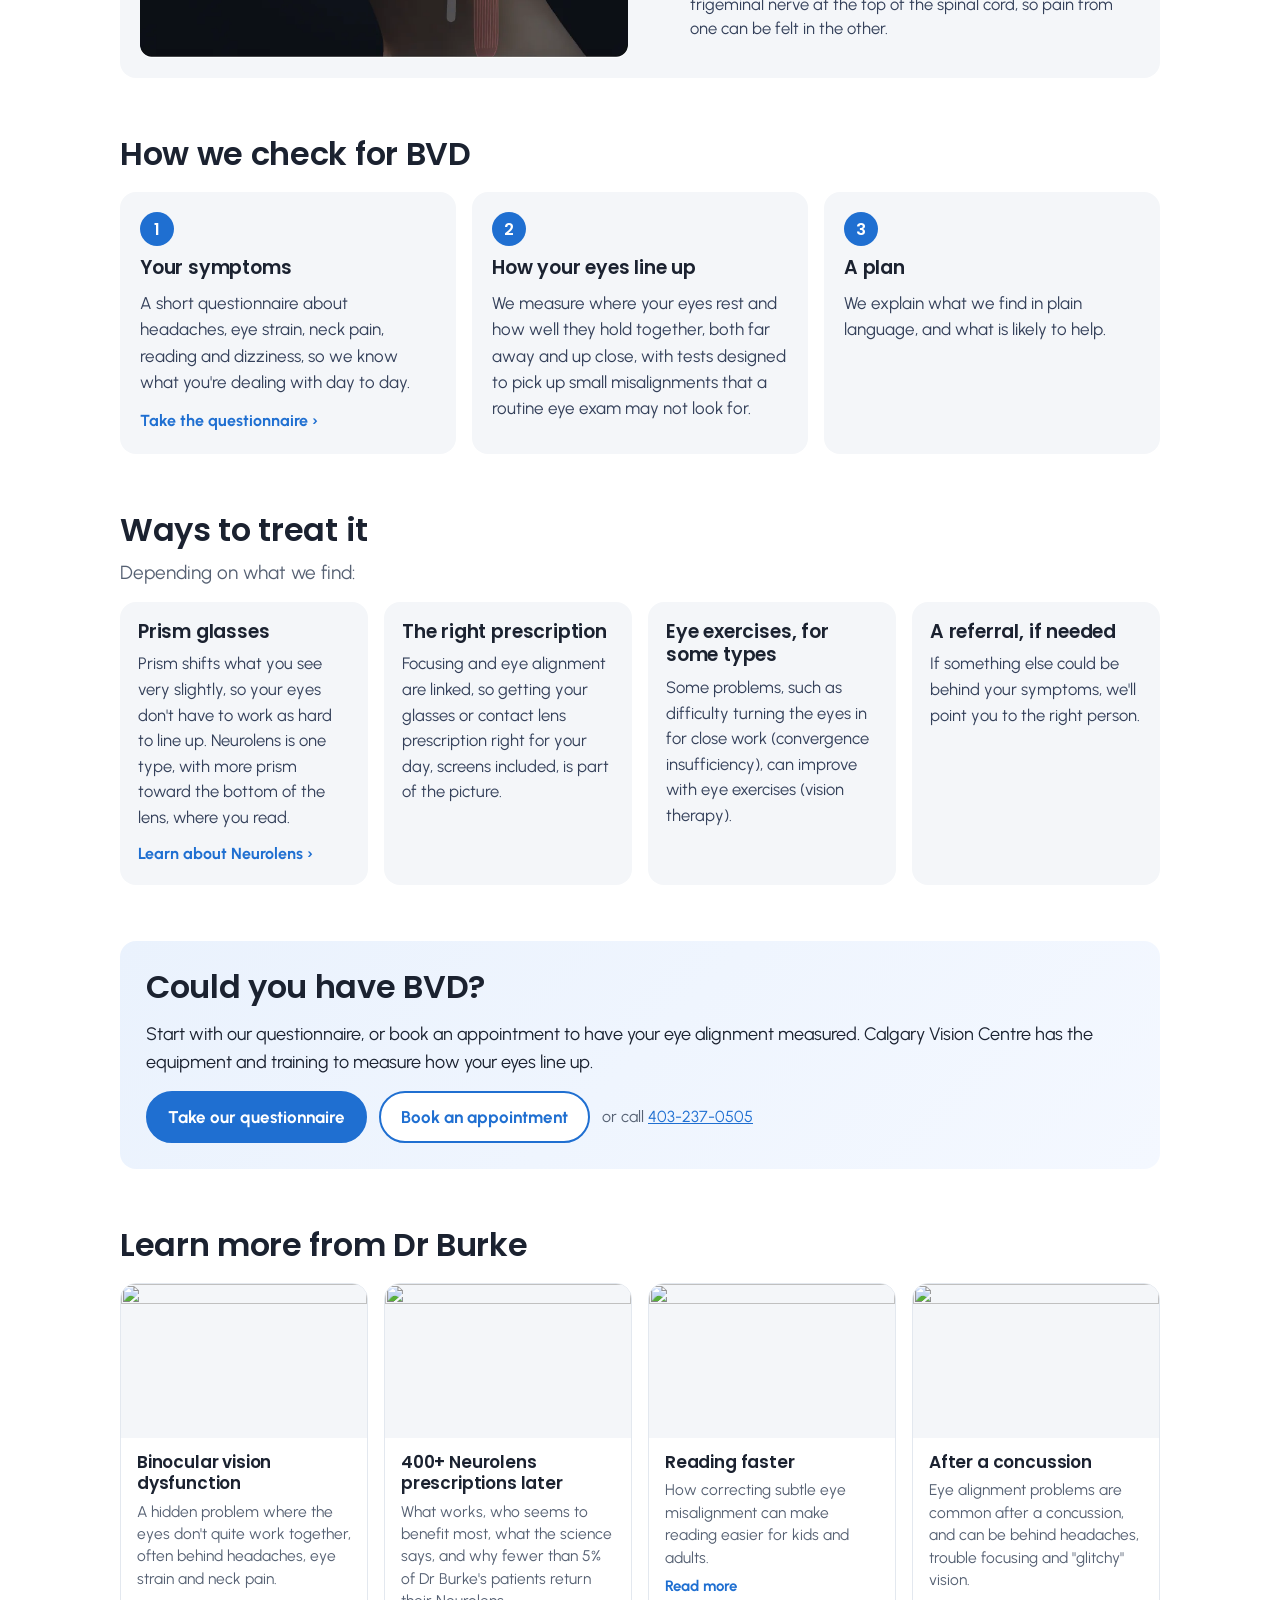
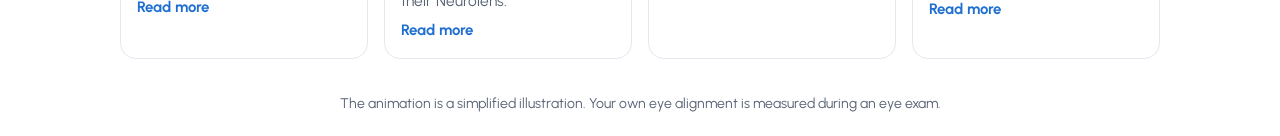
==== commit 1215aad0: "BVD page: introduce BVD under the title; guide matches the Neurolens layout - bvd.html opens like th" ====
--- a/bvd.html
+++ b/bvd.html
@@ -18,8 +18,9 @@
   <section aria-labelledby="see-title">
     <div class="wrap">
       <h1 class="title" id="see-title">Binocular vision dysfunction (BVD), explained</h1>
+      <p class="intro">Binocular vision dysfunction (BVD) is a common name for eyes that don't quite work together as a team. Your eyes can look straight and see 20/20, yet rest slightly out of line, so your brain has to hold them in line and correct them all day. That extra work is thought to contribute to headaches, eye strain, neck pain and tired eyes, especially after reading or screen time.</p>
       <p class="subtitle">See what your eyes are doing</p>
-      <p class="lead">A short story in pictures about how your two eyes work as a team, and what happens when they rest slightly out of line. Click <strong>Next</strong> to step through it.</p>
+      <p class="lead">A short story in pictures about how it works. Click <strong>Next</strong> to step through it.</p>
 
       <div class="demo" id="demo"></div>
     </div>
--- a/story.css
+++ b/story.css
@@ -34,11 +34,13 @@
 
 .wrap { max-width: 1080px; margin: 0 auto; padding: 0 20px; }
 section { padding: 28px 0; }
-.lead { color: var(--muted); font-size: 19px; margin-top: 8px; max-width: 760px; }
+.lead { color: var(--muted); font-size: 19px; margin-top: 8px; }
 /* The page title at the top of each embed, with its subtitle */
 .title { margin: 0; font: 700 clamp(30px, 4.6vw, 46px)/1.12 var(--head); letter-spacing: -.02em; text-wrap: balance; }
 .subtitle { margin-top: 6px; font: 600 clamp(19px, 2.3vw, 24px)/1.3 var(--head); color: var(--accent); }
 .subtitle + .lead { margin-top: 10px; }
+.intro { margin-top: 14px; font-size: 20px; line-height: 1.55; }
+.intro + .subtitle { margin-top: 26px; }
 
 /* ── Demo ─────────────────────────────────────── */
 .demo { margin-top: 20px; display: grid; gap: 14px; }
@@ -108,12 +110,20 @@
 .fixstick { position: absolute; inset: 0; width: 100%; height: 100%; z-index: 3; pointer-events: none; overflow: visible; filter: drop-shadow(0 6px 8px rgba(0, 0, 0, .45)); }
 .fixstick[hidden], .xray[hidden], .stick-tag[hidden] { display: none; }
 .stick-tag { z-index: 6; }
+/* Step 2: an invisible handle over the ball, and a hint beside it until it has been dragged */
+.stick-grab { position: absolute; z-index: 6; transform: translate(-50%, -50%); border-radius: 50%; cursor: grab; touch-action: none; }
+.stick-grab.dragging { cursor: grabbing; }
+.stick-grab:focus-visible { outline: 3px solid #ffd25a; outline-offset: 2px; }
+.stick-grab[hidden], .stick-hint[hidden] { display: none; }
+.stick-hint { position: absolute; z-index: 7; transform: translate(0, -50%); background: #ffd25a; color: #1b2230; font: 700 14px/1.2 var(--body); padding: 7px 12px; border-radius: 99px; box-shadow: 0 4px 12px rgba(0,0,0,.35); white-space: nowrap; pointer-events: none; animation: nudge 1.6s ease-in-out infinite; }
+.stick-hint::before { content: "↕ "; }
+@keyframes nudge { 0%, 100% { margin-top: -4px; } 50% { margin-top: 4px; } }
 /* Sleeping: an X-ray band across the closed eyelids */
 .xray { position: absolute; z-index: 4; left: 0; right: 0; border-top: 2px solid rgba(92, 255, 138, .8); border-bottom: 2px solid rgba(92, 255, 138, .8); background: repeating-linear-gradient(rgba(92, 255, 138, .16) 0 1px, transparent 1px 4px); pointer-events: none; transition: opacity .5s; }
 .xray span { position: absolute; left: 50%; bottom: -2px; transform: translate(-50%, 100%); background: var(--xray); color: #06240f; font: 800 12px var(--body); letter-spacing: .06em; padding: 4px 10px; border-radius: 0 0 8px 8px; white-space: nowrap; }
 /* Inside the head, in profile: the trigeminal nerve */
 .veil { position: absolute; inset: 0; z-index: 2; background: radial-gradient(ellipse at 50% 60%, rgba(8, 11, 16, .42), rgba(8, 11, 16, .62)); pointer-events: none; }
-.veil.deep { background: rgba(8, 11, 16, .9); }
+.veil.deep { background: rgba(6, 8, 12, .97); } /* the visitor's own test: the face all but gone */
 .veil[hidden], .nerves[hidden], .nv-labels[hidden], .nv-clock[hidden] { display: none; }
 .nerves { position: absolute; inset: 0; width: 100%; height: 100%; z-index: 3; pointer-events: none; overflow: visible; will-change: transform; } /* own layers: the still nerves aren't redrawn as the signals move */
 .nv-labels { position: absolute; inset: 0; z-index: 6; pointer-events: none; }
@@ -140,6 +150,22 @@
 .selfdot[hidden] { display: none; }
 .selfdot i { width: 22px; height: 22px; border-radius: 50%; background: #ff3b3b; box-shadow: 0 0 0 3px #fff, 0 0 18px 4px rgba(255, 59, 59, .55); }
 .selfdot span { color: rgba(255, 255, 255, .8); font: 600 14px var(--body); white-space: nowrap; }
+.selfdot b { background: #ffd25a; color: #1b2230; font: 700 13px var(--body); letter-spacing: .06em; text-transform: uppercase; padding: 5px 12px; border-radius: 99px; }
+/* A hand moving from eye to eye, to show what to do */
+.cover-demo { width: 120px; height: 52px; overflow: visible; margin-top: 4px; }
+.cover-demo .eye { fill: none; stroke: rgba(255, 255, 255, .7); stroke-width: 2; }
+.cover-demo .iris { fill: rgba(255, 255, 255, .7); }
+.cover-demo .hand { fill: #e9edf4; animation: cover 2.4s ease-in-out infinite; }
+@keyframes cover { 0%, 38% { transform: translate(30px, 28px); } 50%, 88% { transform: translate(90px, 28px); } 100% { transform: translate(30px, 28px); } }
+/* The sleep card: X-ray on or off, eyelids closed or open */
+.sleep-ctl { position: absolute; left: 50%; bottom: 14px; z-index: 7; transform: translateX(-50%); display: flex; gap: 10px; }
+.sleep-ctl[hidden] { display: none; }
+.sleep-ctl .seg { display: inline-flex; align-items: center; background: rgba(16, 20, 28, .86); border-radius: 99px; padding: 3px; box-shadow: 0 4px 12px rgba(0, 0, 0, .35); }
+.sleep-ctl .seg span { color: #aab3c2; font: 700 12px var(--body); text-transform: uppercase; letter-spacing: .05em; padding: 0 8px 0 10px; white-space: nowrap; }
+.sleep-ctl button { border: 0; background: none; color: #e9edf4; font: 700 14px var(--body); padding: 6px 12px; border-radius: 99px; cursor: pointer; }
+.sleep-ctl button[aria-pressed="true"] { background: #ffd25a; color: #1b2230; }
+.sleep-ctl button:disabled { opacity: .4; cursor: default; }
+.stage.no-credit .credit { display: none; } /* room for the sleep card's buttons, and the visitor's own test on phones */
 .speed { display: inline-flex; border: 2px solid var(--line); border-radius: 99px; overflow: hidden; }
 .speed[hidden] { display: none; }
 .speed button { border: 0; background: #fff; padding: 9px 16px; font-weight: 700; font-size: 16px; cursor: pointer; color: var(--muted); }
@@ -169,12 +195,12 @@
 .step a.more::after, .options a.more::after { content: " ›"; }
 
 /* What BVD can feel like: a checklist */
-.signs { list-style: none; margin: 14px 0 18px; padding: 0; display: grid; grid-template-columns: repeat(2, minmax(0, 1fr)); gap: 10px 24px; max-width: 900px; }
+.signs { list-style: none; margin: 14px 0 18px; padding: 0; display: grid; grid-template-columns: repeat(2, minmax(0, 1fr)); gap: 10px 24px; }
 .signs li { position: relative; padding-left: 34px; color: #34405a; font-size: 17.5px; line-height: 1.45; }
 .signs li::before { content: ""; position: absolute; left: 0; top: 2px; width: 22px; height: 22px; border-radius: 50%; background: var(--accent); }
 .signs li::after { content: ""; position: absolute; left: 7px; top: 7px; width: 8px; height: 5px; border-left: 2.5px solid #fff; border-bottom: 2.5px solid #fff; transform: rotate(-45deg); }
 
-.also { color: #34405a; font-size: 17.5px; max-width: 900px; }
+.also { color: #34405a; font-size: 17.5px; }
 
 /* Ways to treat it */
 .options { display: grid; grid-template-columns: repeat(4, minmax(0, 1fr)); gap: 16px; margin-top: 14px; }
@@ -182,7 +208,7 @@
 .options p { color: #34405a; font-size: 16.5px; }
 
 /* A neurologist's view: click to play */
-.video { position: relative; margin-top: 18px; max-width: 760px; aspect-ratio: 16 / 9; border-radius: var(--radius); overflow: hidden; background: radial-gradient(ellipse at 50% 40%, #222a38 0%, var(--stage) 75%); }
+.video { position: relative; margin: 18px auto 0; max-width: 760px; aspect-ratio: 16 / 9; border-radius: var(--radius); overflow: hidden; background: radial-gradient(ellipse at 50% 40%, #222a38 0%, var(--stage) 75%); }
 .video-start { position: absolute; inset: 0; width: 100%; height: 100%; padding: 0; border: 0; background: none; color: #fff; cursor: pointer; }
 .video-start img { position: absolute; inset: 0; width: 100%; height: 100%; object-fit: cover; }
 .video-icon { position: absolute; left: 50%; top: 50%; width: 76px; height: 76px; margin: -38px 0 0 -38px; border-radius: 50%; background: rgba(255, 255, 255, .94); box-shadow: 0 6px 20px rgba(0, 0, 0, .35); transition: background-color .15s, transform .15s; }
@@ -227,6 +253,11 @@
   .posts { grid-template-columns: 1fr; }
   .signs, .options { grid-template-columns: 1fr; }
   .credit { font-size: 12px; }
+  .intro { font-size: 18px; }
+  .sleep-ctl { gap: 6px; bottom: 10px; }
+  .sleep-ctl .seg span { padding: 0 5px 0 8px; font-size: 11px; }
+  .sleep-ctl button { font-size: 12.5px; padding: 5px 8px; }
+  .selfdot { gap: 10px; }
   .video-icon { width: 60px; height: 60px; margin: -30px 0 0 -30px; }
   .video-icon::after { left: 24px; top: 18px; border-left-width: 19px; border-top-width: 12px; border-bottom-width: 12px; }
   .video-title, .video-time { font-size: 13px; bottom: 10px; }
@@ -236,4 +267,4 @@
   .nv-clock { font-size: 12px; left: 8px; bottom: 42px; padding: 5px 10px; }
   .nv-meter { left: 8px; bottom: 8px; width: 160px; font-size: 12px; padding: 6px 10px 8px; }
 }
-@media (prefers-reduced-motion: reduce) { .paddle, .post, .card-text span, .xray { transition: none; } .callout, .story-nav .next.ready { animation: none; } }
+@media (prefers-reduced-motion: reduce) { .paddle, .post, .card-text span, .xray { transition: none; } .callout, .stick-hint, .cover-demo .hand, .story-nav .next.ready { animation: none; } }
